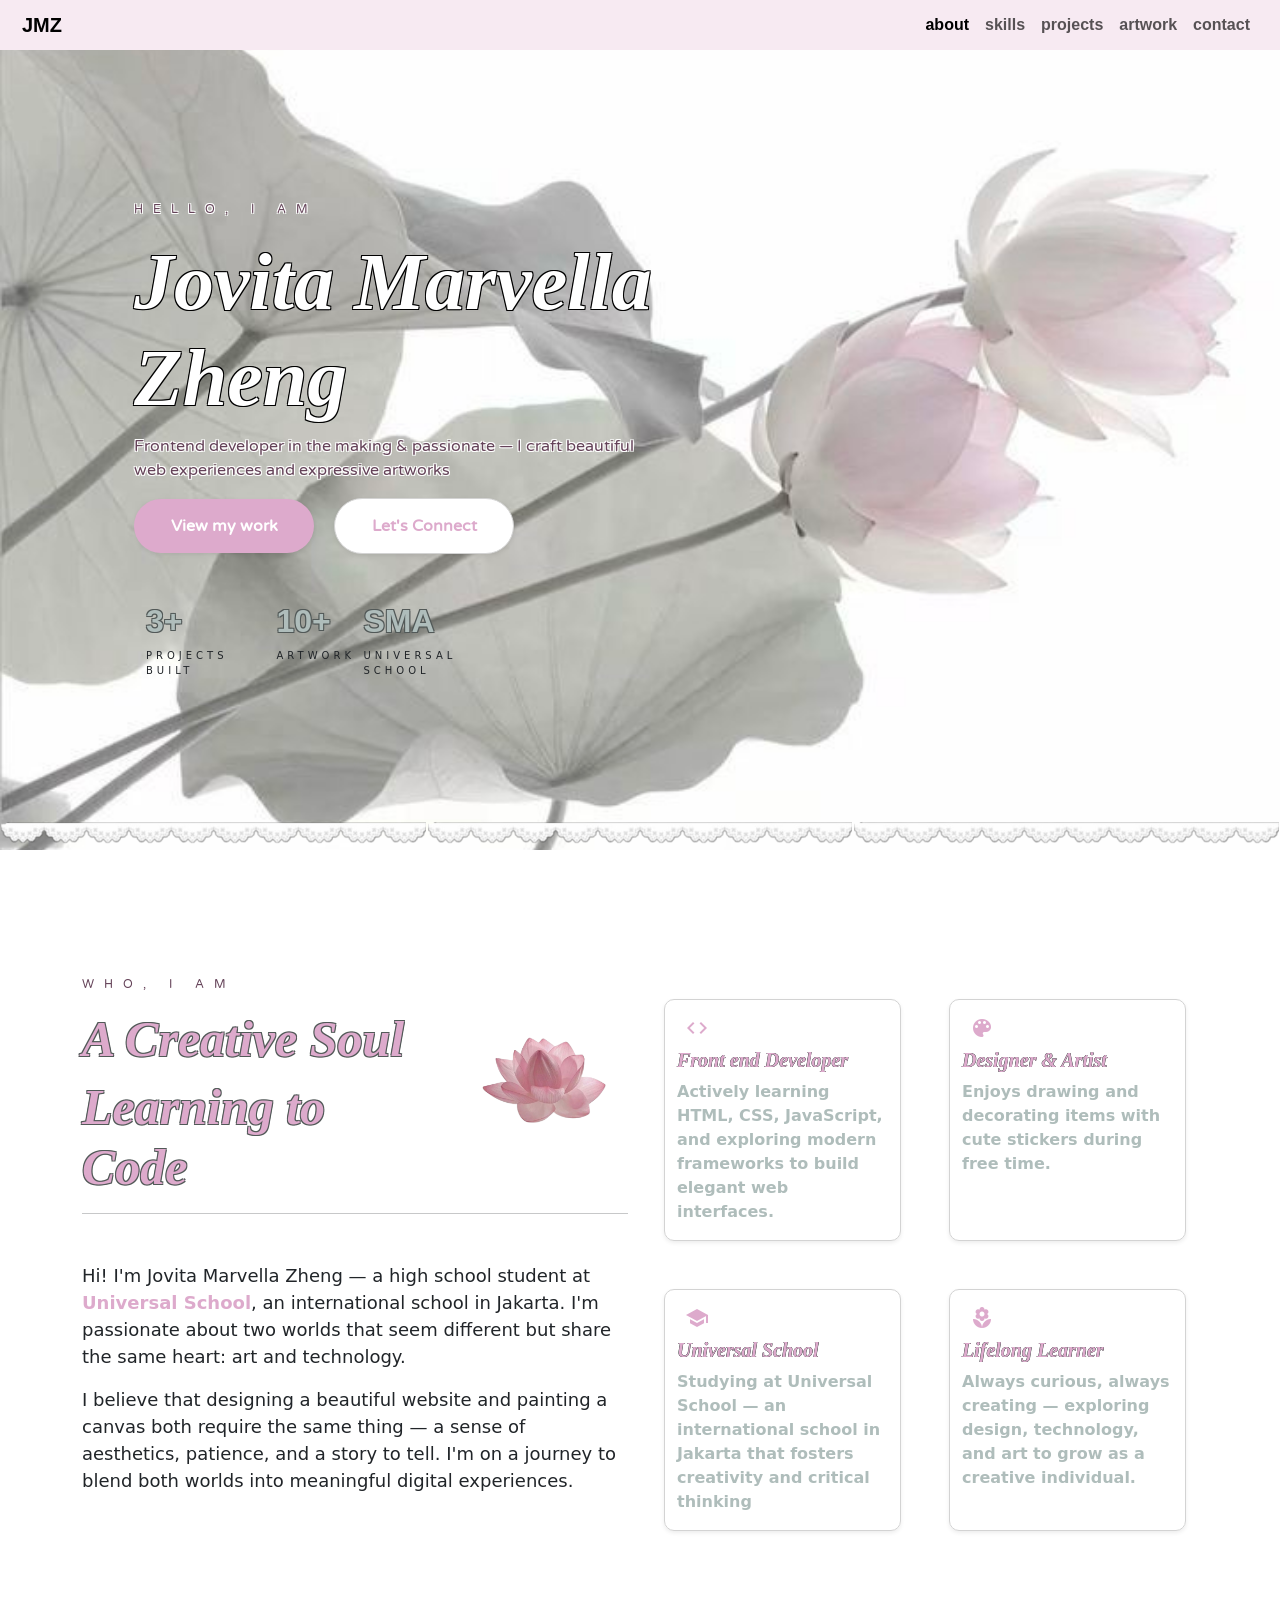
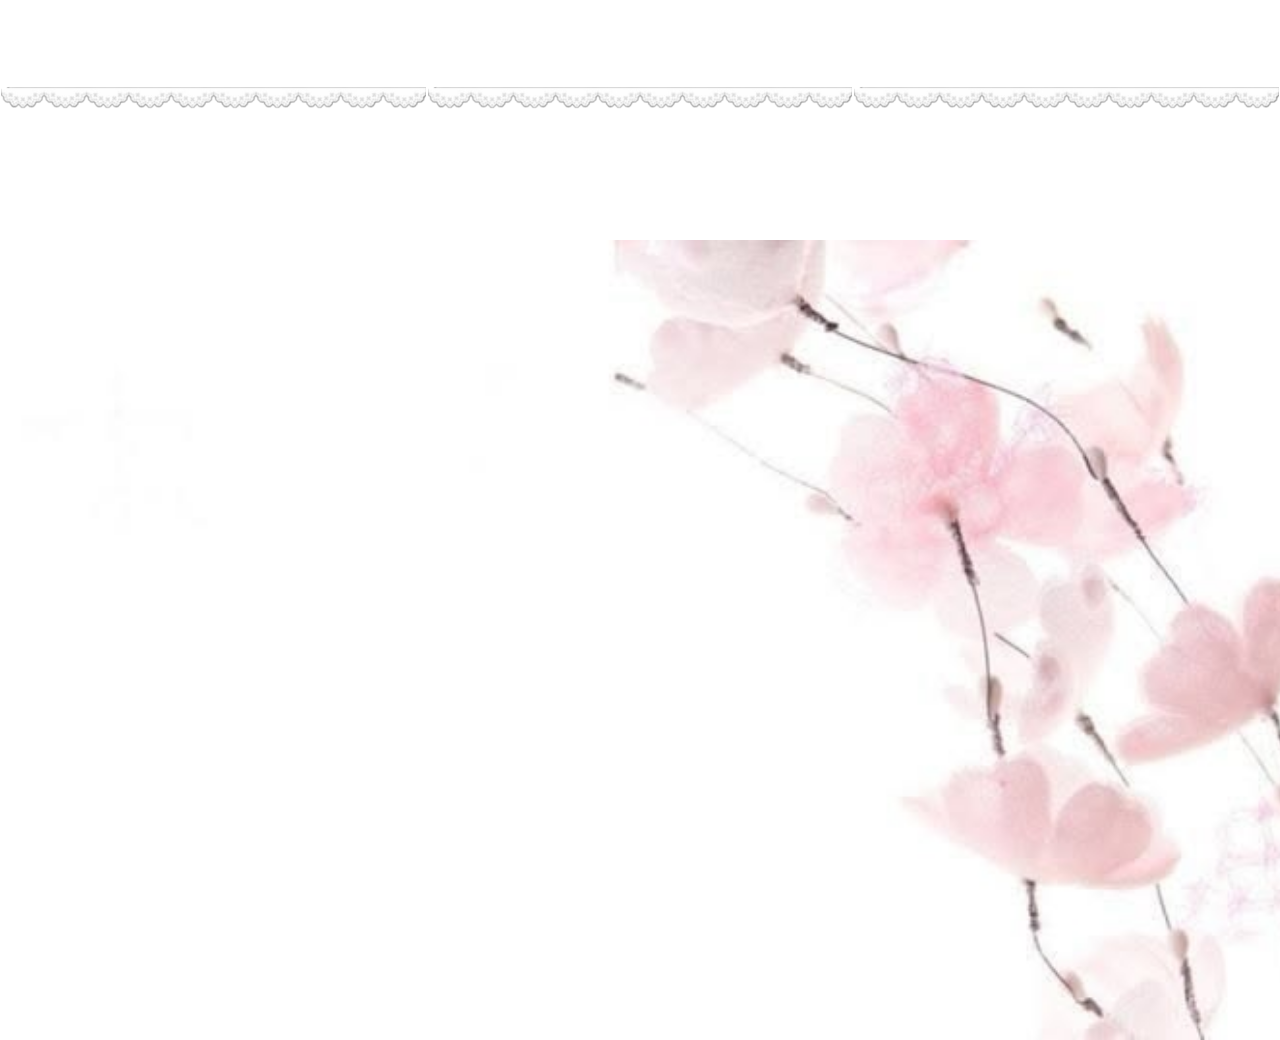
==== index.html @ 39133a6a "add" ====
<html>
  <head>
    <title>jmz</title>
    <meta name="viewport" content="width=device-width, initial-scale=1" />
    <link
      href="https://cdn.jsdelivr.net/npm/bootstrap@5.3.8/dist/css/bootstrap.min.css"
      rel="stylesheet"
      integrity="sha384-sRIl4kxILFvY47J16cr9ZwB07vP4J8+LH7qKQnuqkuIAvNWLzeN8tE5YBujZqJLB"
      crossorigin="anonymous"
    />
    <link href="style.css" rel="stylesheet" />
    <meta charset="UTF-8" />
    <link
      href="https://fonts.googleapis.com/icon?family=Material+Icons"
      rel="stylesheet"
    />
    <link rel="preconnect" href="https://fonts.googleapis.com" />
    <link rel="preconnect" href="https://fonts.gstatic.com" crossorigin />
    <link
      href="https://fonts.googleapis.com/css2?family=Varela+Round&display=swap"
      rel="stylesheet"
    />
  </head>
  <body>
    <div>
      <nav class="navbar navbar-expand-lg bg-body-tertiary">
        <div class="container-fluid">
          <a class="navbar-brand" href="#">JMZ</a>
          <button
            class="navbar-toggler"
            type="button"
            data-bs-toggle="collapse"
            data-bs-target="#navbarNav"
            aria-controls="navbarNav"
            aria-expanded="false"
            aria-label="Toggle navigation"
          >
            <span class="navbar-toggler-icon"></span>
          </button>
          <div
            class="collapse navbar-collapse"
            id="navbarNav"
            style="justify-content: right"
          >
            <ul class="navbar-nav">
              <li class="nav-item">
                <a class="nav-link active" aria-current="page" href="about.html"
                  >about</a
                >
              </li>
              <li class="nav-item">
                <a class="nav-link" href="skills.html">skills</a>
              </li>
              <li class="nav-item">
                <a class="nav-link" href="projects.html">projects</a>
              </li>
              <li class="nav-item">
                <a class="nav-link" href="artwork.html">artwork</a>
              </li>
              <li class="nav-item">
                <a class="nav-link" href="contact.html">contact</a>
              </li>
            </ul>
          </div>
        </div>
      </nav>
      <!-- homepage -->
      <div class="intro">
        <div class="container">
          <div class="row">
            <div class="col-6">
              <div class="container container-intro">
                <p
                  class="intro-p"
                  style="letter-spacing: 10px; font-size: 12px"
                >
                  HELLO, I AM
                </p>
                <h1 class="intro-h1">Jovita Marvella Zheng</h1>
                <p class="intro-p">
                  Frontend developer in the making & passionate — I craft
                  beautiful web experiences and expressive artworks
                </p>
                <button
                  class="button-intro shadow-sm"
                  style="background-color: #ddaacc; color: white; border: none"
                >
                  View my work
                </button>
                <button
                  class="button-intro shadow-sm"
                  style="
                    background-color: white;
                    color: #ddaacc;
                    border: 0.5px solid lightgray;
                    margin-left: 15px;
                  "
                >
                  Let's Connect
                </button>
                <div class="container">
                  <div class="row mt-5" style="text-align: left">
                    <div class="col-3">
                      <h2 class="intro-h2">3+</h2>
                      <p class="p-intro-2">PROJECTS BUILT</p>
                    </div>
                    <div class="col-2">
                      <h2 class="intro-h2">10+</h2>
                      <p class="p-intro-2">ARTWORK</p>
                    </div>
                    <div class="col-4">
                      <h2 class="intro-h2">SMA</h2>
                      <p class="p-intro-2">UNIVERSAL SCHOOL</p>
                    </div>
                  </div>
                </div>
              </div>
            </div>
            <div class="col-6"></div>
          </div>
        </div>
      </div>
      <!-- about me -->
       <div class="banner">
        <div class="row">
          <div class="col-12">
            <table>
              <tr>
                <td><img src="img/banner1.png" width="100%"></td>
                <td><img src="img/banner1.png" width="100%"></td>
                <td><img src="img/banner1.png" width="100%"></td>
              </tr>
            </table>
          </div>
        </div>
       </div>
      <div class="about">
        <div class="container">
          <div class="row">
            <div class="col-6">
              <p class="intro-p" style="letter-spacing: 10px; font-size: 12px">
                WHO, I AM
              </p>
              <div class="row">
                <div class="col-8">
                  <h2 class="head-2">A Creative Soul</h2>
                  <h2 class="head-2">Learning to Code</h2>
                </div>
                <div class="col-4">
                  <div class="container">
                    <img src="img/flower1.png" width="100%" />
                  </div>
                </div>
              </div>
              <hr class="mt-2" />
              <div class="mt-5">
                <p class="p-info">
                  Hi! I'm Jovita Marvella Zheng — a high school student at
                  <b style="color: #ddaacc">Universal School</b>, an
                  international school in Jakarta. I'm passionate about two
                  worlds that seem different but share the same heart: art and
                  technology.
                </p>

                <p class="p-info">
                  I believe that designing a beautiful website and painting a
                  canvas both require the same thing — a sense of aesthetics,
                  patience, and a story to tell. I'm on a journey to blend both
                  worlds into meaningful digital experiences.
                </p>
              </div>
            </div>
            <div class="col-6">
              <div class="row">
                <div class="col-6 p-4">
                  <div class="container c-about shadow-sm">
                    <div class="container p-2 mt-2">
                      <i class="material-icons">code_xml</i>
                    </div>
                    <h5 class="h5-info">Front end Developer</h5>
                    <p class="p-about">
                      Actively learning HTML, CSS, JavaScript, and exploring
                      modern frameworks to build elegant web interfaces.
                    </p>
                  </div>
                </div>
                <div class="col-6 p-4">
                  <div class="container c-about shadow-sm">
                    <div class="container p-2 mt-2">
                      <i class="material-icons">palette</i>
                    </div>
                    <h5 class="h5-info">Designer & Artist</h5>
                    <p class="p-about">
                      Enjoys drawing and decorating items with cute stickers
                      during free time.
                    </p>
                  </div>
                </div>
              </div>
              <div class="row">
                <div class="col-6 p-4">
                  <div class="container c-about shadow-sm">
                    <div class="container p-2 mt-2">
                      <i class="material-icons">school</i>
                    </div>
                    <h5 class="h5-info">Universal School</h5>
                    <p class="p-about">
                      Studying at Universal School — an international school in
                      Jakarta that fosters creativity and critical thinking
                    </p>
                  </div>
                </div>
                <div class="col-6 p-4">
                  <div class="container c-about shadow-sm">
                    <div class="container p-2 mt-2">
                      <i class="material-icons">local_florist</i>
                    </div>
                    <h5 class="h5-info">Lifelong Learner</h5>
                    <p class="p-about">
                      Always curious, always creating — exploring design,
                      technology, and art to grow as a creative individual.
                    </p>
                  </div>
                </div>
              </div>
            </div>
          </div>
        </div>
      </div>
      <!-- skills -->
       <div>
        <div class="row">
          <div class="col-12">
            <table>
              <tr>
                <td><img src="img/banner1.png" width="100%"></td>
                <td><img src="img/banner1.png" width="100%"></td>
                <td><img src="img/banner1.png" width="100%"></td>
              </tr>
            </table>
          </div>
        </div>
       </div>
       <div class="skills">
        <div class="container">

        </div>
       </div>
    </div>
    <script
      src="https://cdn.jsdelivr.net/npm/bootstrap@5.3.8/dist/js/bootstrap.bundle.min.js"
      integrity="sha384-FKyoEForCGlyvwx9Hj09JcYn3nv7wiPVlz7YYwJrWVcXK/BmnVDxM+D2scQbITxI"
      crossorigin="anonymous"
    ></script>
  </body>
</html>
---- style.css ----
body {
  margin: 0;
  padding: 0;
}
.navbar {
  background-color: rgb(240, 214, 230, 0.5) !important;
  font-weight: 600;
  height: 50px !important;
  padding: 10px !important;
  position: sticky;
  top: 0;
  font-family: Verdana, Geneva, Tahoma, sans-serif;
}

.material-icons {
  font-size: 17px;
  color: #ddaacc;
  vertical-align: middle;
}

.intro {
  background-image: url(img/bg4.jpg);
  background-repeat: no-repeat;
  width: 100%;
  height: 800px;
  background-position: center;
  background-repeat: no-repeat;
  background-size: cover;
}

.intro-h1 {
  font-weight: 700;
  color: white;
  text-shadow:
    -1px -1px 0 black,
    1px -1px 0 black,
    -1px 1px 0 black,
    1px 1px 0 black;
  font-size: 80px;
  font-family: "Source Serif 4", serif;
  font-optical-sizing: auto;
  font-weight: 800;
  font-style: italic;
}

.container-intro {
  margin: 150px 0px 0px 40px;
}

.intro-p {
  font-family: "Varela Round", sans-serif;
  color: #644258;
  text-shadow:
    -1px -1px 0 rgb(255, 255, 255),
    1px -1px 0 rgb(255, 255, 255),
    -1px 1px 0 rgb(255, 255, 255),
    1px 1px 0 rgb(255, 255, 255);
}

.button-intro {
  width: 180px;
  padding: 15px;
  font-family: "Varela Round", sans-serif;
  border-radius: 40px;
  font-weight: 700;
}

.button-intro:hover {
  color: white !important;
  background-color: #644258 !important;
}

.button-intro:active {
  color: #644258 !important;
  background-color: #ddaacc !important;
}

.intro-h2 {
  color: #afbdbb;
  text-shadow:
    -1px -1px 0 #525958,
    1px -1px 0 #525958,
    -1px 1px 0 #525958,
    1px 1px 0 #525958;
  font-family: "Belanosima", sans-serif;
  font-weight: 900;
  font-style: normal;
}

.p-intro-2 {
  letter-spacing: 4px;
  font-size: 10px;
}

.head-2 {
  color: #ddaacc;
  font-size: 50px;
  text-shadow:
    -1px -1px 0 #525958,
    1px -1px 0 #525958,
    -1px 1px 0 #525958,
    1px 1px 0 #525958;
  font-family: "Source Serif 4", serif;
  font-optical-sizing: auto;
  font-weight: 800;
  font-style: italic;
}

.p-info {
  font-size: 18px;
}

.c-about {
  border: 0.5px solid lightgray;
  width: 100%;
  height: 100%;
  border-radius: 10px;
}

.h5-info {
  color: #ddaacc;
  text-shadow:
    -0.2px -0.2px 0 #525958,
    0.2px -0.2px 0 #525958,
    -0.2px 0.2px 0 #525958,
    0.2px 0.2px 0 #525958;
  font-family: "Source Serif 4", serif;
  font-optical-sizing: auto;
  font-weight: 800;
  font-style: italic;
}

.p-about {
  color: #afbdbb;
  font-weight: 600;
}

.skills {
  background-image: url(img/bg5.jpg);
  background-repeat: no-repeat;
  width: 100%;
  height: 800px;
  background-position: center;
  background-repeat: no-repeat;
  background-size: cover;
}

.banner {
  margin-top: -160px;
}
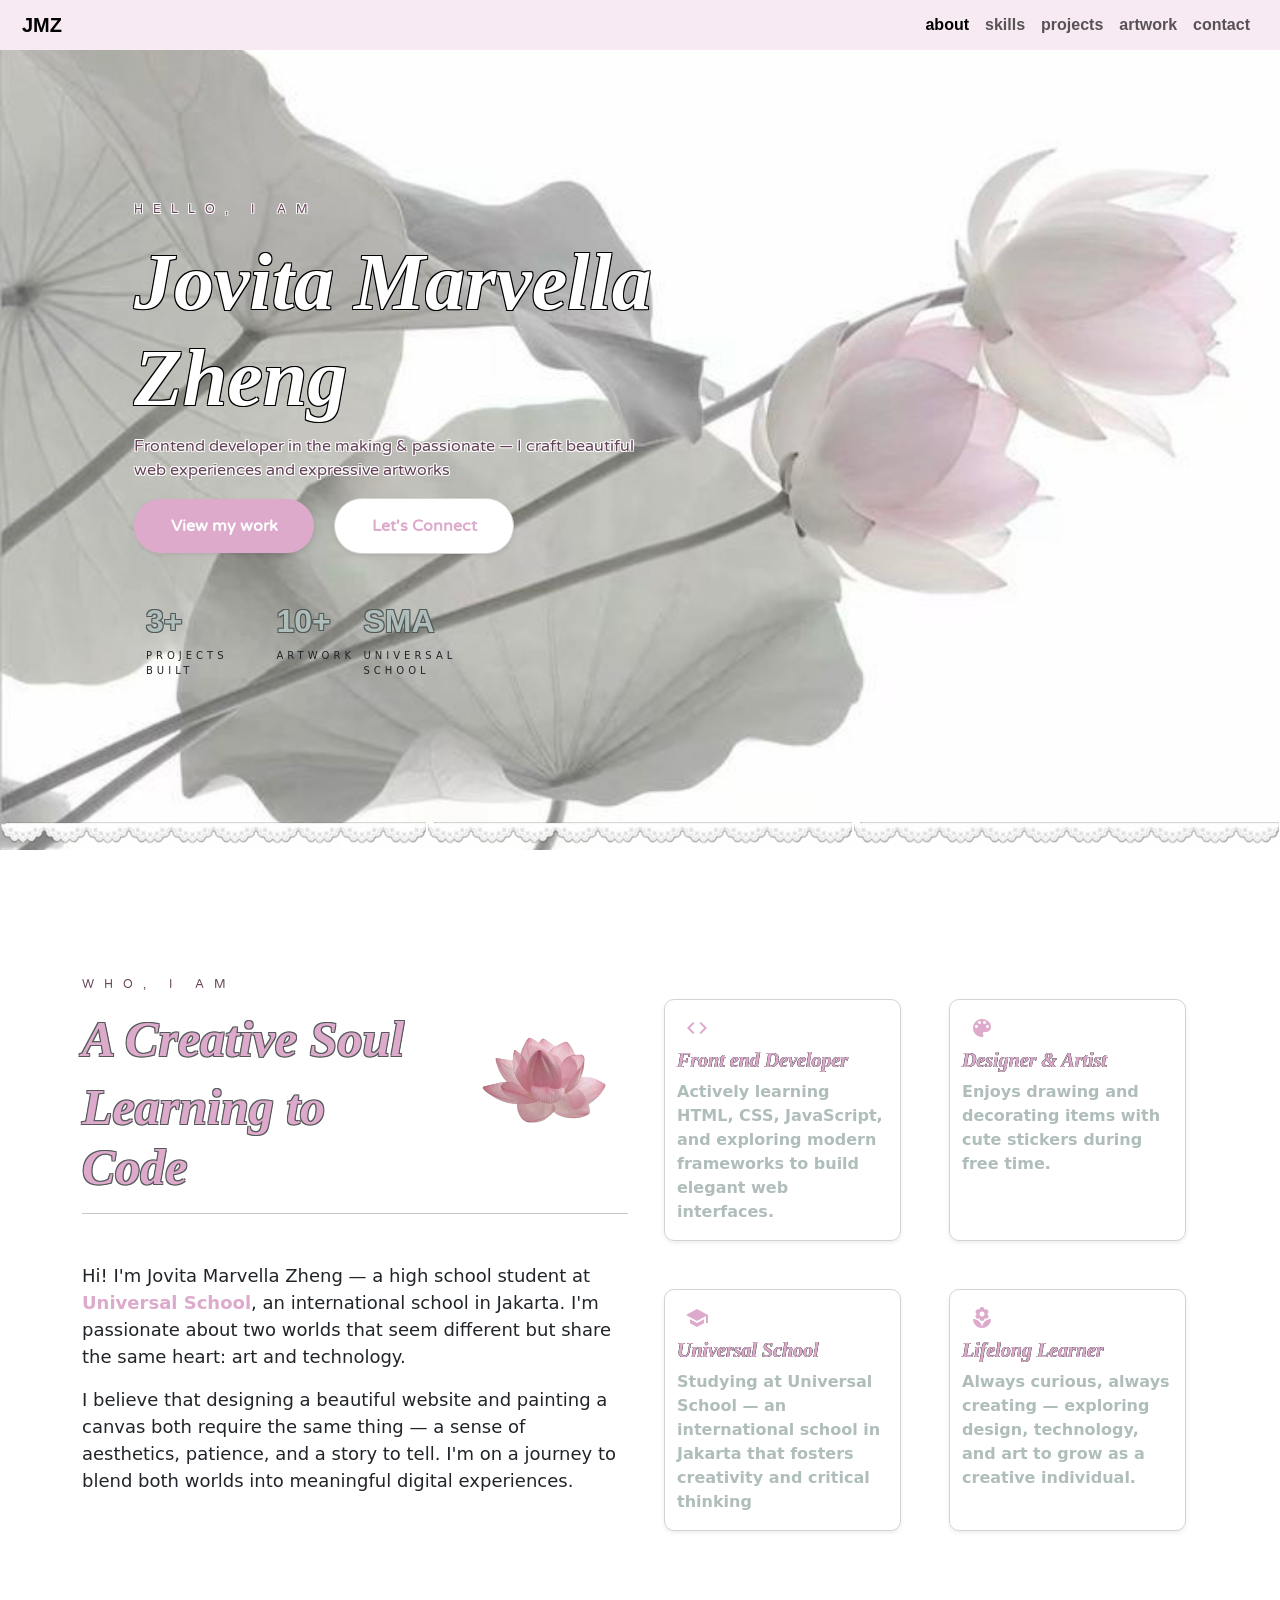
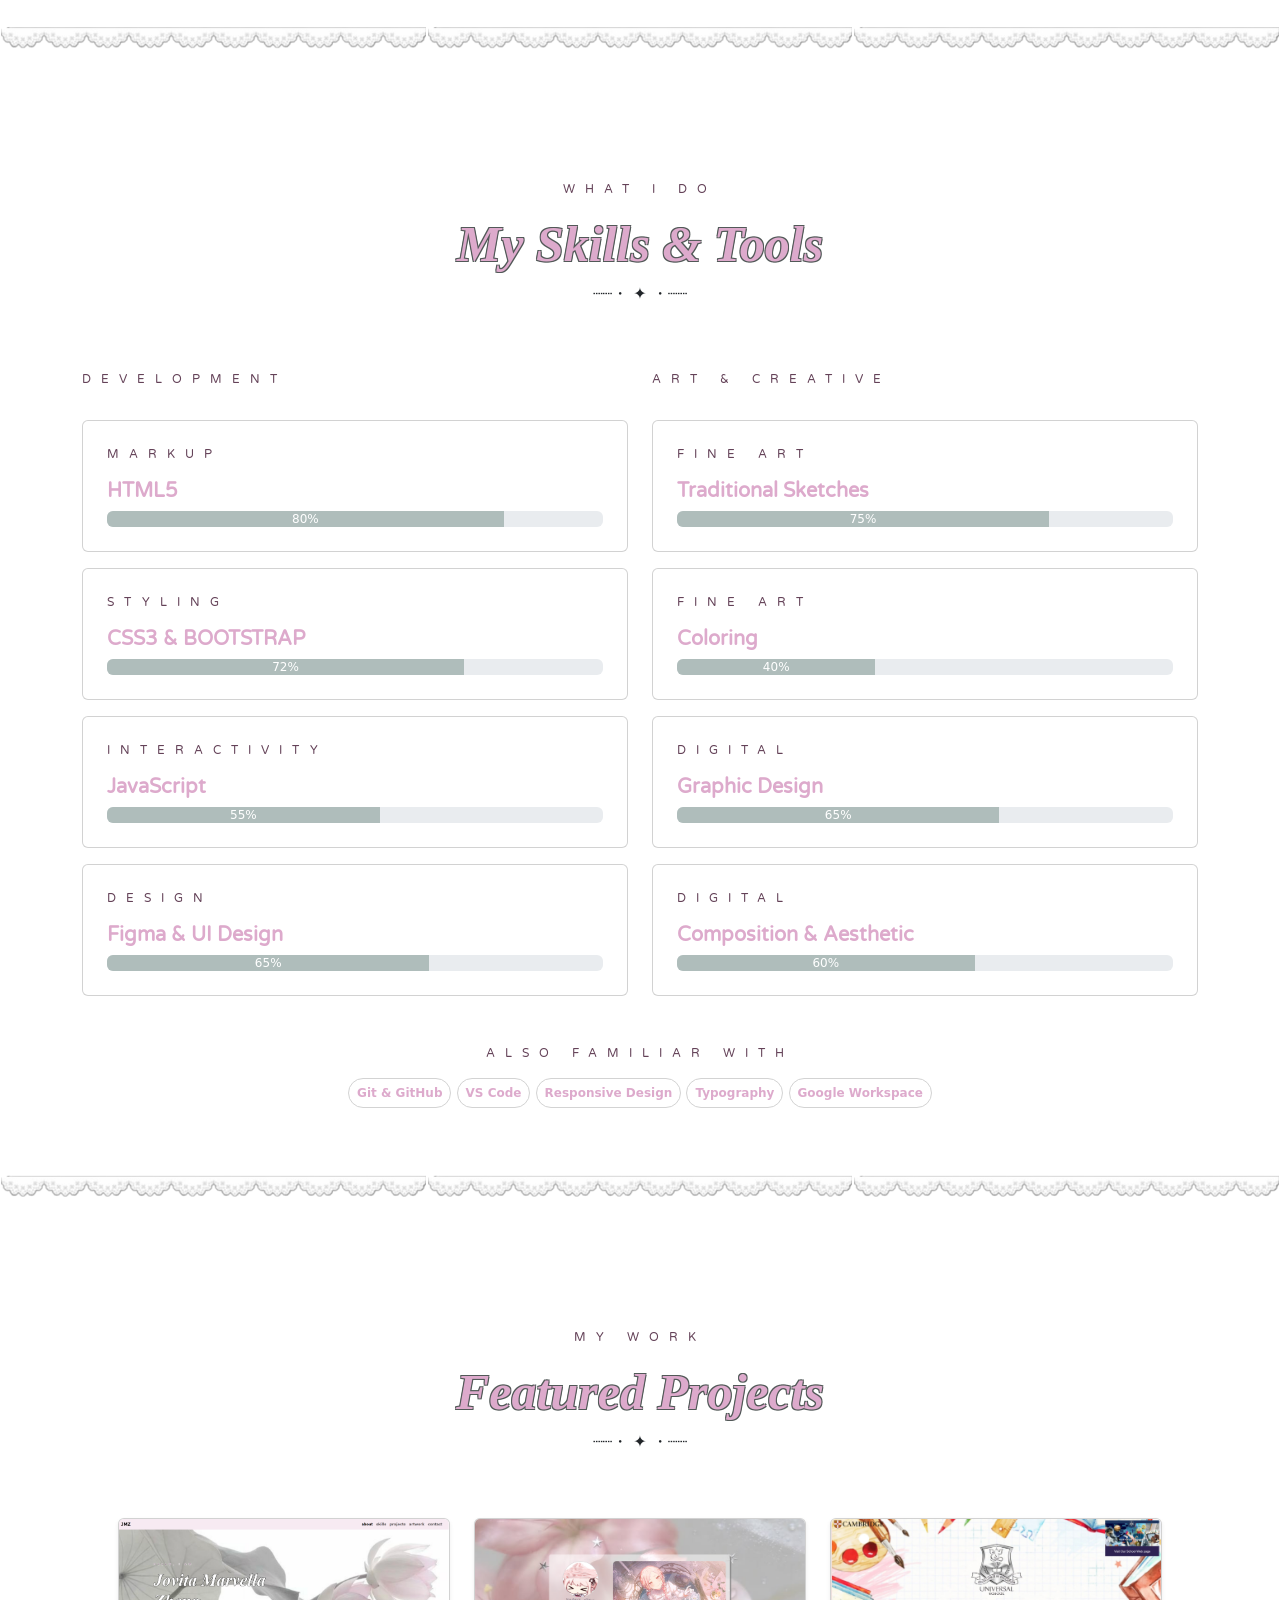
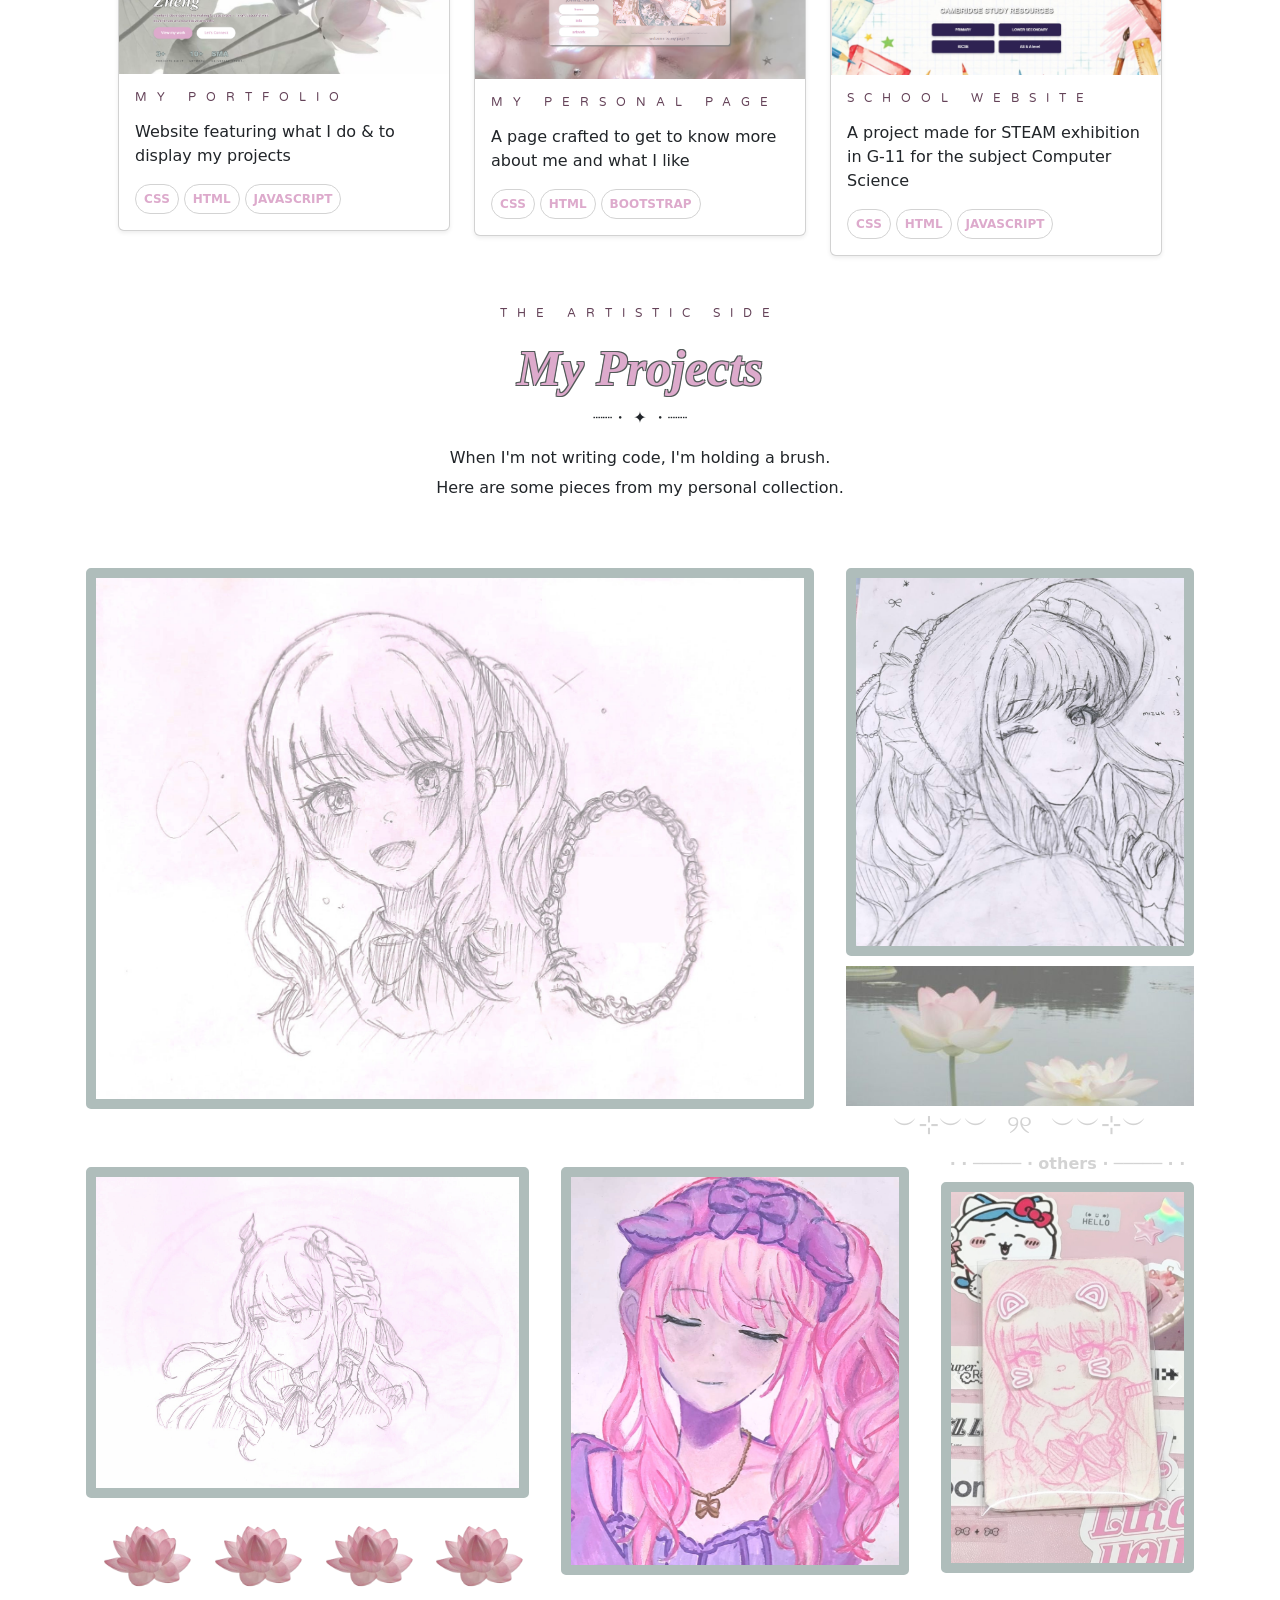
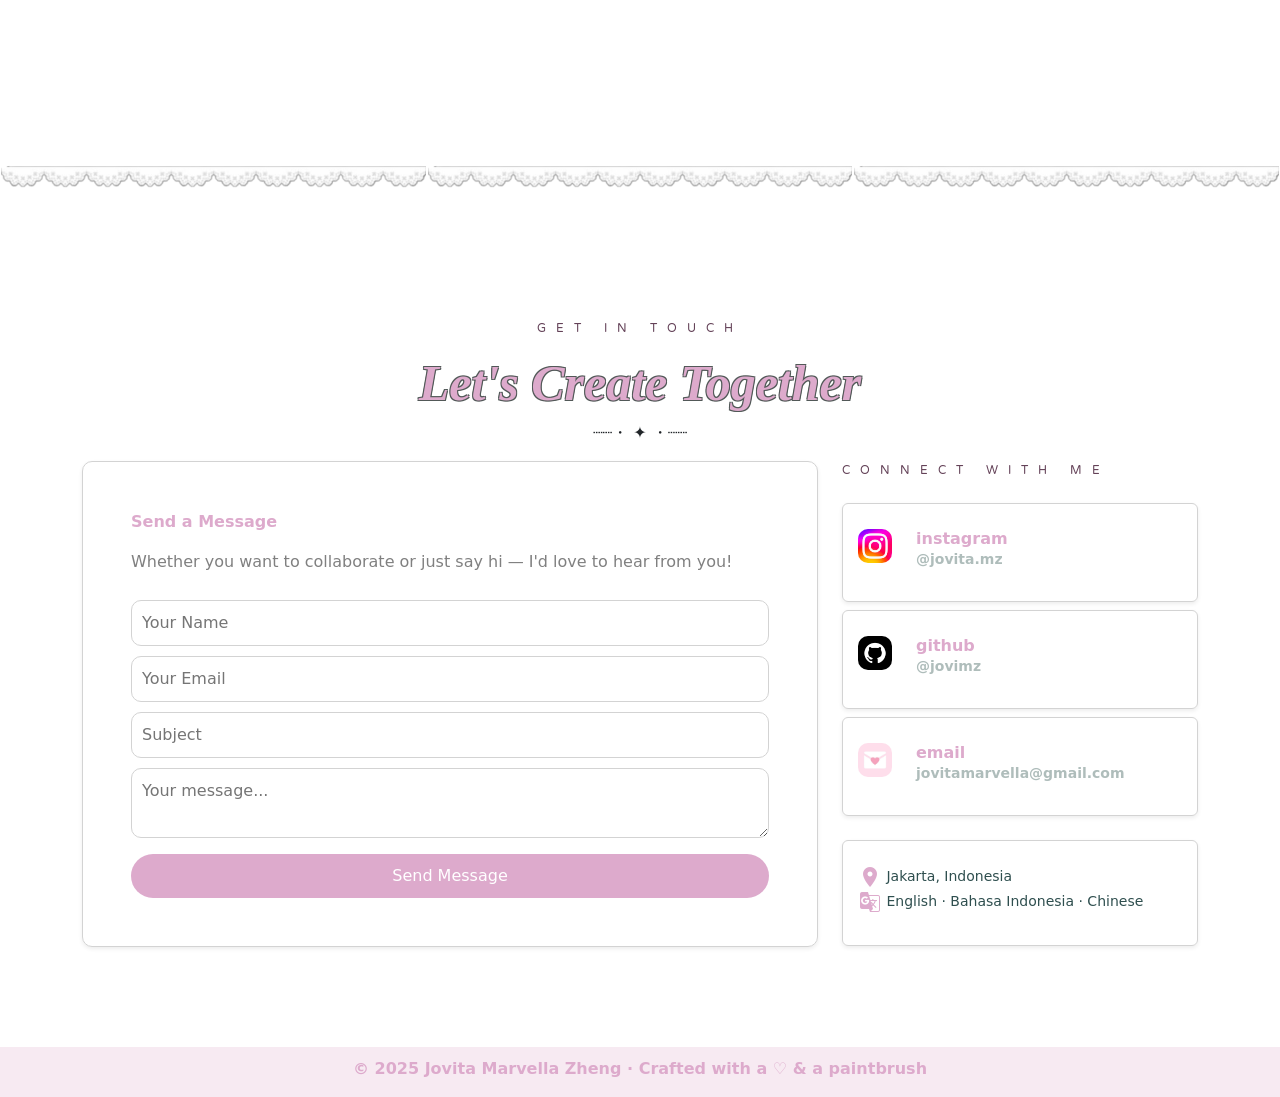
==== commit 61393351: "changes" ====
--- a/index.html
+++ b/index.html
@@ -23,7 +23,7 @@
   </head>
   <body>
     <div>
-      <nav class="navbar navbar-expand-lg bg-body-tertiary">
+      <nav class="navbar navbar-expand-lg bg-body-tertiary z-3">
         <div class="container-fluid">
           <a class="navbar-brand" href="#">JMZ</a>
           <button
@@ -49,16 +49,16 @@
                 >
               </li>
               <li class="nav-item">
-                <a class="nav-link" href="skills.html">skills</a>
+                <a class="nav-link" href="#">skills</a>
               </li>
               <li class="nav-item">
-                <a class="nav-link" href="projects.html">projects</a>
+                <a class="nav-link" href="#">projects</a>
               </li>
               <li class="nav-item">
-                <a class="nav-link" href="artwork.html">artwork</a>
+                <a class="nav-link" href="#">artwork</a>
               </li>
               <li class="nav-item">
-                <a class="nav-link" href="contact.html">contact</a>
+                <a class="nav-link" href="#">contact</a>
               </li>
             </ul>
           </div>
@@ -121,21 +121,21 @@
         </div>
       </div>
       <!-- about me -->
-       <div class="banner">
+      <div class="banner">
         <div class="row">
           <div class="col-12">
             <table>
               <tr>
-                <td><img src="img/banner1.png" width="100%"></td>
-                <td><img src="img/banner1.png" width="100%"></td>
-                <td><img src="img/banner1.png" width="100%"></td>
+                <td><img src="img/banner1.png" width="100%" /></td>
+                <td><img src="img/banner1.png" width="100%" /></td>
+                <td><img src="img/banner1.png" width="100%" /></td>
               </tr>
             </table>
           </div>
         </div>
-       </div>
+      </div>
       <div class="about">
-        <div class="container">
+        <div class="container" style="margin-bottom: 100px">
           <div class="row">
             <div class="col-6">
               <p class="intro-p" style="letter-spacing: 10px; font-size: 12px">
@@ -228,24 +228,669 @@
         </div>
       </div>
       <!-- skills -->
-       <div>
+      <div>
+        <div class="banner">
+          <div class="row">
+            <div class="col-12">
+              <table>
+                <tr>
+                  <td><img src="img/banner1.png" width="100%" /></td>
+                  <td><img src="img/banner1.png" width="100%" /></td>
+                  <td><img src="img/banner1.png" width="100%" /></td>
+                </tr>
+              </table>
+            </div>
+          </div>
+        </div>
+        <div class="container">
+          <div class="row">
+            <div class="col-12 text-center">
+              <p class="intro-p" style="letter-spacing: 10px; font-size: 12px">
+                WHAT I DO
+              </p>
+
+              <h2 class="head-2">My Skills & Tools</h2>
+              <p>┈┈・ ✦ ・┈┈</p>
+            </div>
+          </div>
+          <div class="mt-5">
+            <div class="row">
+              <div class="col-6">
+                <p
+                  class="intro-p"
+                  style="letter-spacing: 10px; font-size: 12px"
+                >
+                  DEVELOPMENT
+                </p>
+              </div>
+              <div class="col-6">
+                <p
+                  class="intro-p"
+                  style="letter-spacing: 10px; font-size: 12px"
+                >
+                  ART & CREATIVE
+                </p>
+              </div>
+            </div>
+            <div class="row mt-3" style="text-align: left">
+              <div class="col-6">
+                <div class="card p-2">
+                  <div class="card-body">
+                    <p
+                      class="intro-p"
+                      style="letter-spacing: 10px; font-size: 12px"
+                    >
+                      MARKUP
+                    </p>
+                    <h5 class="skill-h5">HTML5</h5>
+                    <div
+                      class="progress"
+                      role="progressbar"
+                      aria-label="Basic example"
+                      aria-valuenow="80"
+                      aria-valuemin="0"
+                      aria-valuemax="100"
+                    >
+                      <div class="progress-bar" style="width: 80%">80%</div>
+                    </div>
+                  </div>
+                </div>
+              </div>
+              <div class="col-6">
+                <div class="card p-2">
+                  <div class="card-body">
+                    <p
+                      class="intro-p"
+                      style="letter-spacing: 10px; font-size: 12px"
+                    >
+                      FINE ART
+                    </p>
+                    <h5 class="skill-h5">Traditional Sketches</h5>
+                    <div
+                      class="progress"
+                      role="progressbar"
+                      aria-label="Basic example"
+                      aria-valuenow="75"
+                      aria-valuemin="0"
+                      aria-valuemax="100"
+                    >
+                      <div class="progress-bar" style="width: 75%">75%</div>
+                    </div>
+                  </div>
+                </div>
+              </div>
+            </div>
+            <div class="row mt-3" style="text-align: left">
+              <div class="col-6">
+                <div class="card p-2">
+                  <div class="card-body">
+                    <p
+                      class="intro-p"
+                      style="letter-spacing: 10px; font-size: 12px"
+                    >
+                      STYLING
+                    </p>
+                    <h5 class="skill-h5">CSS3 & BOOTSTRAP</h5>
+                    <div
+                      class="progress"
+                      role="progressbar"
+                      aria-label="Basic example"
+                      aria-valuenow="72"
+                      aria-valuemin="0"
+                      aria-valuemax="100"
+                    >
+                      <div class="progress-bar" style="width: 72%">72%</div>
+                    </div>
+                  </div>
+                </div>
+              </div>
+              <div class="col-6">
+                <div class="card p-2">
+                  <div class="card-body">
+                    <p
+                      class="intro-p"
+                      style="letter-spacing: 10px; font-size: 12px"
+                    >
+                      FINE ART
+                    </p>
+                    <h5 class="skill-h5">Coloring</h5>
+                    <div
+                      class="progress"
+                      role="progressbar"
+                      aria-label="Basic example"
+                      aria-valuenow="40"
+                      aria-valuemin="0"
+                      aria-valuemax="100"
+                    >
+                      <div class="progress-bar" style="width: 40%">40%</div>
+                    </div>
+                  </div>
+                </div>
+              </div>
+            </div>
+            <div class="row mt-3" style="text-align: left">
+              <div class="col-6">
+                <div class="card p-2">
+                  <div class="card-body">
+                    <p
+                      class="intro-p"
+                      style="letter-spacing: 10px; font-size: 12px"
+                    >
+                      INTERACTIVITY
+                    </p>
+                    <h5 class="skill-h5">JavaScript</h5>
+                    <div
+                      class="progress"
+                      role="progressbar"
+                      aria-label="Basic example"
+                      aria-valuenow="55"
+                      aria-valuemin="0"
+                      aria-valuemax="100"
+                    >
+                      <div class="progress-bar" style="width: 55%">55%</div>
+                    </div>
+                  </div>
+                </div>
+              </div>
+              <div class="col-6">
+                <div class="card p-2">
+                  <div class="card-body">
+                    <p
+                      class="intro-p"
+                      style="letter-spacing: 10px; font-size: 12px"
+                    >
+                      DIGITAL
+                    </p>
+                    <h5 class="skill-h5">Graphic Design</h5>
+                    <div
+                      class="progress"
+                      role="progressbar"
+                      aria-label="Basic example"
+                      aria-valuenow="65"
+                      aria-valuemin="0"
+                      aria-valuemax="100"
+                    >
+                      <div class="progress-bar" style="width: 65%">65%</div>
+                    </div>
+                  </div>
+                </div>
+              </div>
+            </div>
+            <div class="row mt-3" style="text-align: left">
+              <div class="col-6">
+                <div class="card p-2">
+                  <div class="card-body">
+                    <p
+                      class="intro-p"
+                      style="letter-spacing: 10px; font-size: 12px"
+                    >
+                      DESIGN
+                    </p>
+                    <h5 class="skill-h5">Figma & UI Design</h5>
+                    <div
+                      class="progress"
+                      role="progressbar"
+                      aria-label="Basic example"
+                      aria-valuenow="65"
+                      aria-valuemin="0"
+                      aria-valuemax="100"
+                    >
+                      <div class="progress-bar" style="width: 65%">65%</div>
+                    </div>
+                  </div>
+                </div>
+              </div>
+              <div class="col-6">
+                <div class="card p-2">
+                  <div class="card-body">
+                    <p
+                      class="intro-p"
+                      style="letter-spacing: 10px; font-size: 12px"
+                    >
+                      DIGITAL
+                    </p>
+                    <h5 class="skill-h5">Composition & Aesthetic</h5>
+                    <div
+                      class="progress"
+                      role="progressbar"
+                      aria-label="Basic example"
+                      aria-valuenow="60"
+                      aria-valuemin="0"
+                      aria-valuemax="100"
+                    >
+                      <div class="progress-bar" style="width: 60%">60%</div>
+                    </div>
+                  </div>
+                </div>
+              </div>
+            </div>
+          </div>
+        </div>
+      </div>
+      <div class="container mt-5 text-center">
+        <p class="intro-p" style="letter-spacing: 10px; font-size: 12px">
+          ALSO FAMILIAR WITH
+        </p>
+        <div>
+          <span class="badge rounded-pill about-badge p-2"> Git & GitHub</span>
+          <span class="badge rounded-pill about-badge p-2">VS Code</span>
+          <span class="badge rounded-pill about-badge p-2"
+            >Responsive Design</span
+          >
+          <span class="badge rounded-pill about-badge p-2">Typography</span>
+          <span class="badge rounded-pill about-badge p-2"
+            >Google Workspace</span
+          >
+        </div>
+      </div>
+      <!-- projects -->
+      <div class="mt-5 pt-5">
+        <div class="banner">
+          <div class="row">
+            <div class="col-12">
+              <table>
+                <tr>
+                  <td><img src="img/banner1.png" width="100%" /></td>
+                  <td><img src="img/banner1.png" width="100%" /></td>
+                  <td><img src="img/banner1.png" width="100%" /></td>
+                </tr>
+              </table>
+            </div>
+          </div>
+        </div>
+        <div class="row">
+          <div class="col-12 text-center">
+            <p class="intro-p" style="letter-spacing: 10px; font-size: 12px">
+              MY WORK
+            </p>
+
+            <h2 class="head-2">Featured Projects</h2>
+            <p>┈┈・ ✦ ・┈┈</p>
+          </div>
+        </div>
+        <div class="container p-5">
+          <div class="row">
+            <div class="col-4">
+              <div class="card shadow-sm">
+                <img src="img/myportfolio.png" class="card-img-top" alt="..." />
+                <div class="card-body">
+                  <h5 class="card-title">
+                    <p
+                      class="intro-p"
+                      style="letter-spacing: 10px; font-size: 12px"
+                    >
+                      MY PORTFOLIO
+                    </p>
+                  </h5>
+                  <p class="card-text">
+                    Website featuring what I do & to display my projects
+                  </p>
+                  <span class="badge rounded-pill about-badge p-2"> CSS</span
+                  ><span
+                    class="badge rounded-pill about-badge p-2"
+                    style="margin-left: 5px"
+                  >
+                    HTML</span
+                  ><span
+                    class="badge rounded-pill about-badge p-2"
+                    style="margin-left: 5px"
+                  >
+                    JAVASCRIPT</span
+                  >
+                </div>
+              </div>
+            </div>
+            <div class="col-4">
+              <div class="card shadow-sm">
+                <img src="img/mypage.png" class="card-img-top" alt="..." />
+                <div class="card-body">
+                  <h5 class="card-title">
+                    <p
+                      class="intro-p"
+                      style="letter-spacing: 10px; font-size: 12px"
+                    >
+                      MY PERSONAL PAGE
+                    </p>
+                  </h5>
+                  <p class="card-text">
+                    A page crafted to get to know more about me and what I like
+                  </p>
+                  <span class="badge rounded-pill about-badge p-2"> CSS</span
+                  ><span
+                    class="badge rounded-pill about-badge p-2"
+                    style="margin-left: 5px"
+                  >
+                    HTML</span
+                  ><span
+                    class="badge rounded-pill about-badge p-2"
+                    style="margin-left: 5px"
+                  >
+                    BOOTSTRAP</span
+                  >
+                </div>
+              </div>
+            </div>
+            <div class="col-4">
+              <div class="card shadow-sm">
+                <img
+                  src="img/schoolwebsite.jfif"
+                  class="card-img-top"
+                  alt="..."
+                />
+                <div class="card-body">
+                  <h5 class="card-title">
+                    <p
+                      class="intro-p"
+                      style="letter-spacing: 10px; font-size: 12px"
+                    >
+                      SCHOOL WEBSITE
+                    </p>
+                  </h5>
+                  <p class="card-text">
+                    A project made for STEAM exhibition in G-11 for the subject
+                    Computer Science
+                  </p>
+                  <span class="badge rounded-pill about-badge p-2"> CSS</span
+                  ><span
+                    class="badge rounded-pill about-badge p-2"
+                    style="margin-left: 5px"
+                  >
+                    HTML</span
+                  ><span
+                    class="badge rounded-pill about-badge p-2"
+                    style="margin-left: 5px"
+                  >
+                    JAVASCRIPT</span
+                  >
+                </div>
+              </div>
+            </div>
+          </div>
+        </div>
+        <div class="row">
+          <div class="col-12 text-center">
+            <p class="intro-p" style="letter-spacing: 10px; font-size: 12px">
+              THE ARTISTIC SIDE
+            </p>
+
+            <h2 class="head-2">My Projects</h2>
+            <p>┈┈・ ✦ ・┈┈</p>
+            <p>When I'm not writing code, I'm holding a brush.</p>
+            <p style="margin-top: -10px">
+              Here are some pieces from my personal collection.
+            </p>
+          </div>
+        </div>
+        <div class="container">
+          <div class="row">
+            <div class="col-8 p-1">
+              <div class="container pt-5">
+                <img class="artwork" src="img/art2.png" width="100%" />
+              </div>
+            </div>
+            <div class="col-4 p-1 text-center">
+              <div class="container pt-5">
+                <img class="artwork" src="img/art4.png" width="100%" />
+                <img
+                  src="img/banner2.jpg"
+                  width="100%"
+                  height="140px"
+                  style="margin-top: 10px"
+                />
+                <p style="color: lightgray; font-size: 25px">
+                  ︶⊹︶︶⠀୨୧⠀︶︶⊹︶
+                </p>
+              </div>
+            </div>
+          </div>
+        </div>
+        <div class="container">
+          <div class="row">
+            <div class="col-5 p-1">
+              <div class="container">
+                <img src="img/art3.png" class="artwork" width="100%" />
+                <div class="container">
+                  <div class="row mt-2">
+                    <div class="col-3">
+                      <img src="img/flower1.png" height="100px" />
+                    </div>
+                    <div class="col-3">
+                      <img src="img/flower1.png" height="100px" />
+                    </div>
+                    <div class="col-3">
+                      <img src="img/flower1.png" height="100px" />
+                    </div>
+                    <div class="col-3">
+                      <img src="img/flower1.png" height="100px" />
+                    </div>
+                  </div>
+                </div>
+              </div>
+            </div>
+            <div class="col-4 p-1">
+              <div class="container">
+                <img src="img/art1.png" class="artwork" width="100%" />
+              </div>
+            </div>
+            <div class="col-3 p-1" style="margin-top: -15px">
+              <p style="color: lightgray; text-align: center; font-weight: 700">
+                · · ───── ⋅ others ⋅ ───── · ·
+              </p>
+              <div class="container" style="margin-top: -10px">
+                <div id="carouselExample" class="carousel slide">
+                  <div class="carousel-inner">
+                    <div class="carousel-item active">
+                      <img
+                        src="img/ig (4).png"
+                        class="d-block w-100 artwork"
+                        alt="..."
+                      />
+                    </div>
+                    <div class="carousel-item">
+                      <img
+                        src="img/ig (1).png"
+                        class="d-block w-100 artwork"
+                        alt="..."
+                      />
+                    </div>
+                    <div class="carousel-item">
+                      <img
+                        src="img/ig (2).png"
+                        class="d-block w-100 artwork"
+                        alt="..."
+                      />
+                    </div>
+                    <div class="carousel-item">
+                      <img
+                        src="img/ig (3).png"
+                        class="d-block w-100 artwork"
+                        alt="..."
+                      />
+                    </div>
+                    <div class="carousel-item">
+                      <img
+                        src="img/ig (5).png"
+                        class="d-block w-100 artwork"
+                        alt="..."
+                      />
+                    </div>
+                    <div class="carousel-item">
+                      <img
+                        src="img/ig (6).png"
+                        class="d-block w-100 artwork"
+                        alt="..."
+                      />
+                    </div>
+                    <div class="carousel-item">
+                      <img
+                        src="img/ig (7).png"
+                        class="d-block w-100 artwork"
+                        alt="..."
+                      />
+                    </div>
+                    <div class="carousel-item">
+                      <img
+                        src="img/ig (8).png"
+                        class="d-block w-100 artwork"
+                        alt="..."
+                      />
+                    </div>
+                  </div>
+                  <button
+                    class="carousel-control-prev"
+                    type="button"
+                    data-bs-target="#carouselExample"
+                    data-bs-slide="prev"
+                  >
+                    <span
+                      class="carousel-control-prev-icon"
+                      aria-hidden="true"
+                    ></span>
+                    <span class="visually-hidden">Previous</span>
+                  </button>
+                  <button
+                    class="carousel-control-next"
+                    type="button"
+                    data-bs-target="#carouselExample"
+                    data-bs-slide="next"
+                  >
+                    <span
+                      class="carousel-control-next-icon"
+                      aria-hidden="true"
+                    ></span>
+                    <span class="visually-hidden">Next</span>
+                  </button>
+                </div>
+              </div>
+            </div>
+          </div>
+        </div>
+      </div>
+      <!-- contact -->
+      <div class="banner mt-4">
         <div class="row">
           <div class="col-12">
             <table>
               <tr>
-                <td><img src="img/banner1.png" width="100%"></td>
-                <td><img src="img/banner1.png" width="100%"></td>
-                <td><img src="img/banner1.png" width="100%"></td>
+                <td><img src="img/banner1.png" width="100%" /></td>
+                <td><img src="img/banner1.png" width="100%" /></td>
+                <td><img src="img/banner1.png" width="100%" /></td>
               </tr>
             </table>
           </div>
         </div>
-       </div>
-       <div class="skills">
-        <div class="container">
+      </div>
+      <div class="row">
+        <div class="col-12 text-center">
+          <p class="intro-p" style="letter-spacing: 10px; font-size: 12px">
+            GET IN TOUCH
+          </p>
 
-        </div>
-       </div>
+          <h2 class="head-2">Let's Create Together</h2>
+          <p>┈┈・ ✦ ・┈┈</p>
+        </div>
+      </div>
+      <div class="container">
+        <div class="row">
+          <div class="col-8">
+            <div class="container p-5 c-contact shadow-sm">
+              <p style="color: #ddaacc; font-weight: 900">Send a Message</p>
+              <p style="color: gray">
+                Whether you want to collaborate or just say hi — I'd love to
+                hear from you!
+              </p>
+              <form>
+                <div class="row">
+                  <div class="col-12">
+                    <input type="name" placeholder="Your Name" />
+                  </div>
+                </div>
+                <div class="row">
+                  <div class="col-12">
+                    <input type="email" placeholder="Your Email" />
+                  </div>
+                </div>
+                <div class="row">
+                  <div class="col-12">
+                    <input type="text" placeholder="Subject" />
+                  </div>
+                </div>
+                <div class="row">
+                  <div class="col-12">
+                    <textarea placeholder="Your message..."></textarea>
+                  </div>
+                </div>
+              </form>
+              <button class="send-message">Send Message</button>
+            </div>
+          </div>
+          <div class="col-4">
+            <p class="intro-p" style="letter-spacing: 10px; font-size: 12px">
+              CONNECT WITH ME
+            </p>
+            <div>
+              <button type="button" class="btn btn-socials shadow-sm mt-2">
+                <div class="row">
+                  <div class="col-2">
+                    <img class="social-icons" src="img/instagram icon.jpg" />
+                  </div>
+                  <div class="col-10 mt-2">
+                    <p class="social-head">instagram</p>
+                    <p class="social-p">@jovita.mz</p>
+                  </div>
+                </div>
+              </button>
+              <button type="button" class="btn btn-socials shadow-sm mt-2">
+                <div class="row">
+                  <div class="col-2">
+                    <img class="social-icons" src="img/github.jpg" />
+                  </div>
+                  <div class="col-10 mt-2">
+                    <p class="social-head">github</p>
+                    <p class="social-p">@jovimz</p>
+                  </div>
+                </div>
+              </button>
+              <button type="button" class="btn btn-socials shadow-sm mt-2">
+                <div class="row">
+                  <div class="col-2">
+                    <img class="social-icons" src="img/email.jpg" />
+                  </div>
+                  <div class="col-10 mt-2">
+                    <p class="social-head">email</p>
+                    <p class="social-p">jovitamarvella@gmail.com</p>
+                  </div>
+                </div>
+              </button>
+              <button type="button" class="btn btn-socials shadow-sm mt-4 pt-4">
+                <p class="contact-p">
+                  <i class="material-icons">location_on</i>
+                  <span> Jakarta, Indonesia </span>
+                </p>
+                <p class="contact-p" style="margin-top: -15px">
+                  <i class="material-icons">g_translate</i>
+                  <span> English · Bahasa Indonesia · Chinese </span>
+                </p>
+              </button>
+            </div>
+          </div>
+        </div>
+      </div>
+      <!-- footer -->
+      <div
+        style="
+          width: 100%;
+          color: white;
+          background-color: #f7eaf2;
+          height: 50px;
+          margin-top: 100px;
+          text-align: center;
+        "
+      >
+        <p style="color: #ddaacc; font-weight: 700; padding: 10px">
+          © 2025 Jovita Marvella Zheng · Crafted with a ♡ & a paintbrush
+        </p>
+      </div>
     </div>
     <script
       src="https://cdn.jsdelivr.net/npm/bootstrap@5.3.8/dist/js/bootstrap.bundle.min.js"
--- a/style.css
+++ b/style.css
@@ -3,7 +3,7 @@
   padding: 0;
 }
 .navbar {
-  background-color: rgb(240, 214, 230, 0.5) !important;
+  background-color: #f7eaf2 !important;
   font-weight: 600;
   height: 50px !important;
   padding: 10px !important;
@@ -135,16 +135,88 @@
   font-weight: 600;
 }
 
-.skills {
-  background-image: url(img/bg5.jpg);
-  background-repeat: no-repeat;
-  width: 100%;
-  height: 800px;
-  background-position: center;
-  background-repeat: no-repeat;
-  background-size: cover;
-}
-
 .banner {
   margin-top: -160px;
 }
+
+.skill-h5 {
+  font-family: "Varela Round", sans-serif;
+  color: #ddaacc;
+  font-weight: 900;
+}
+
+.progress-bar {
+  background-color: #afbdbb;
+}
+
+.about-badge {
+  border: 0.5px solid lightgray;
+  color: #ddaacc;
+}
+
+input,
+textarea {
+  border: 0.5px solid lightgray;
+  margin-top: 10px;
+  border-radius: 10px;
+  padding: 10px;
+  width: 100%;
+}
+
+.c-contact {
+  border: 0.5px solid lightgray;
+  padding: 30px;
+  border-radius: 10px;
+}
+
+.send-message {
+  width: 100%;
+  padding: 10px;
+  border: none;
+  border-radius: 60px;
+  background-color: #ddaacc;
+  color: white;
+}
+
+.send-message:hover {
+  background-color: #644258;
+}
+
+.send-message:active {
+  background-color: white;
+  color: #525958;
+}
+
+.btn-socials {
+  border: 0.5px solid lightgray;
+  width: 100%;
+  text-align: left;
+  padding: 15px;
+}
+
+.social-icons {
+  border-radius: 10px;
+  width: 100%;
+  margin-top: 10px;
+}
+
+.social-head {
+  font-weight: 700;
+  color: #ddaacc;
+}
+.social-p {
+  color: #afbdbb;
+  font-weight: 600;
+  font-size: 14px;
+  margin-top: -18px;
+}
+
+.contact-p {
+  font-size: 14px;
+  color: darkslategray;
+}
+
+.artwork {
+  border: 10px solid #afbdbb;
+  border-radius: 5px;
+}
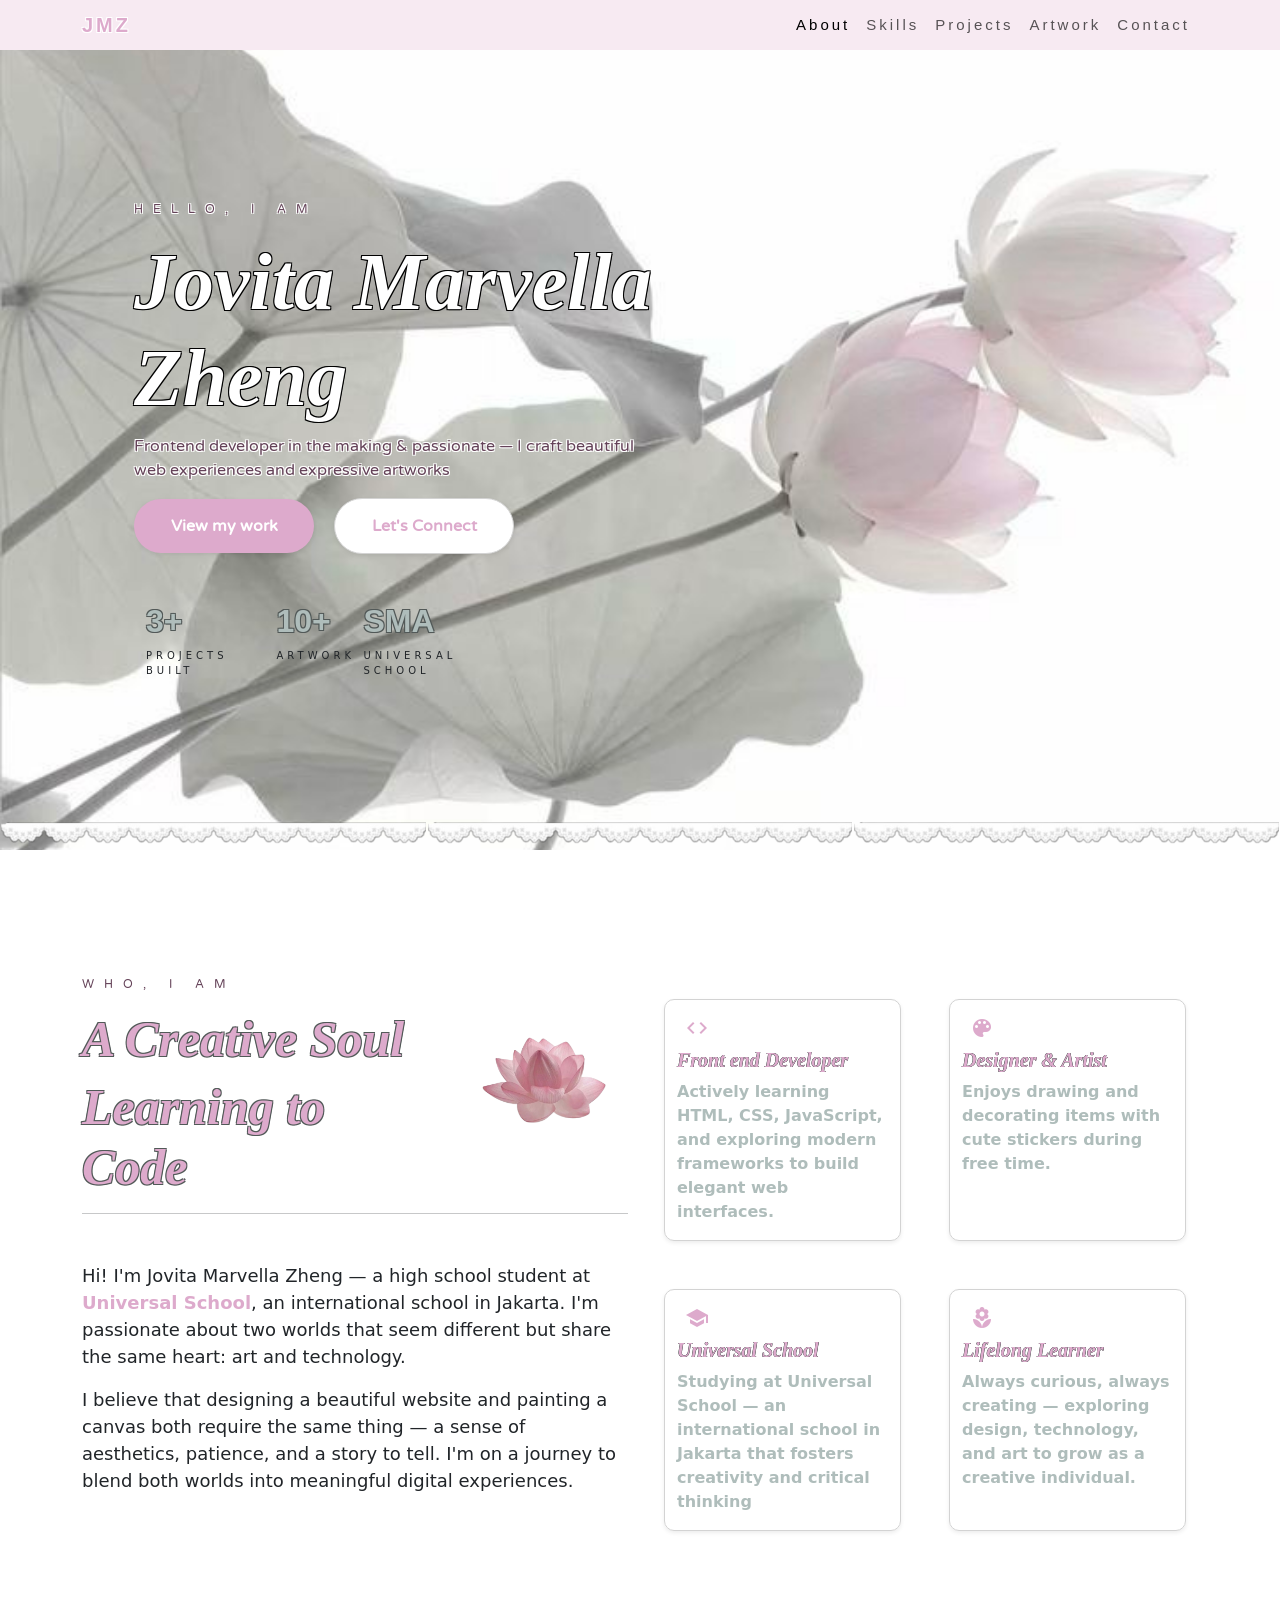
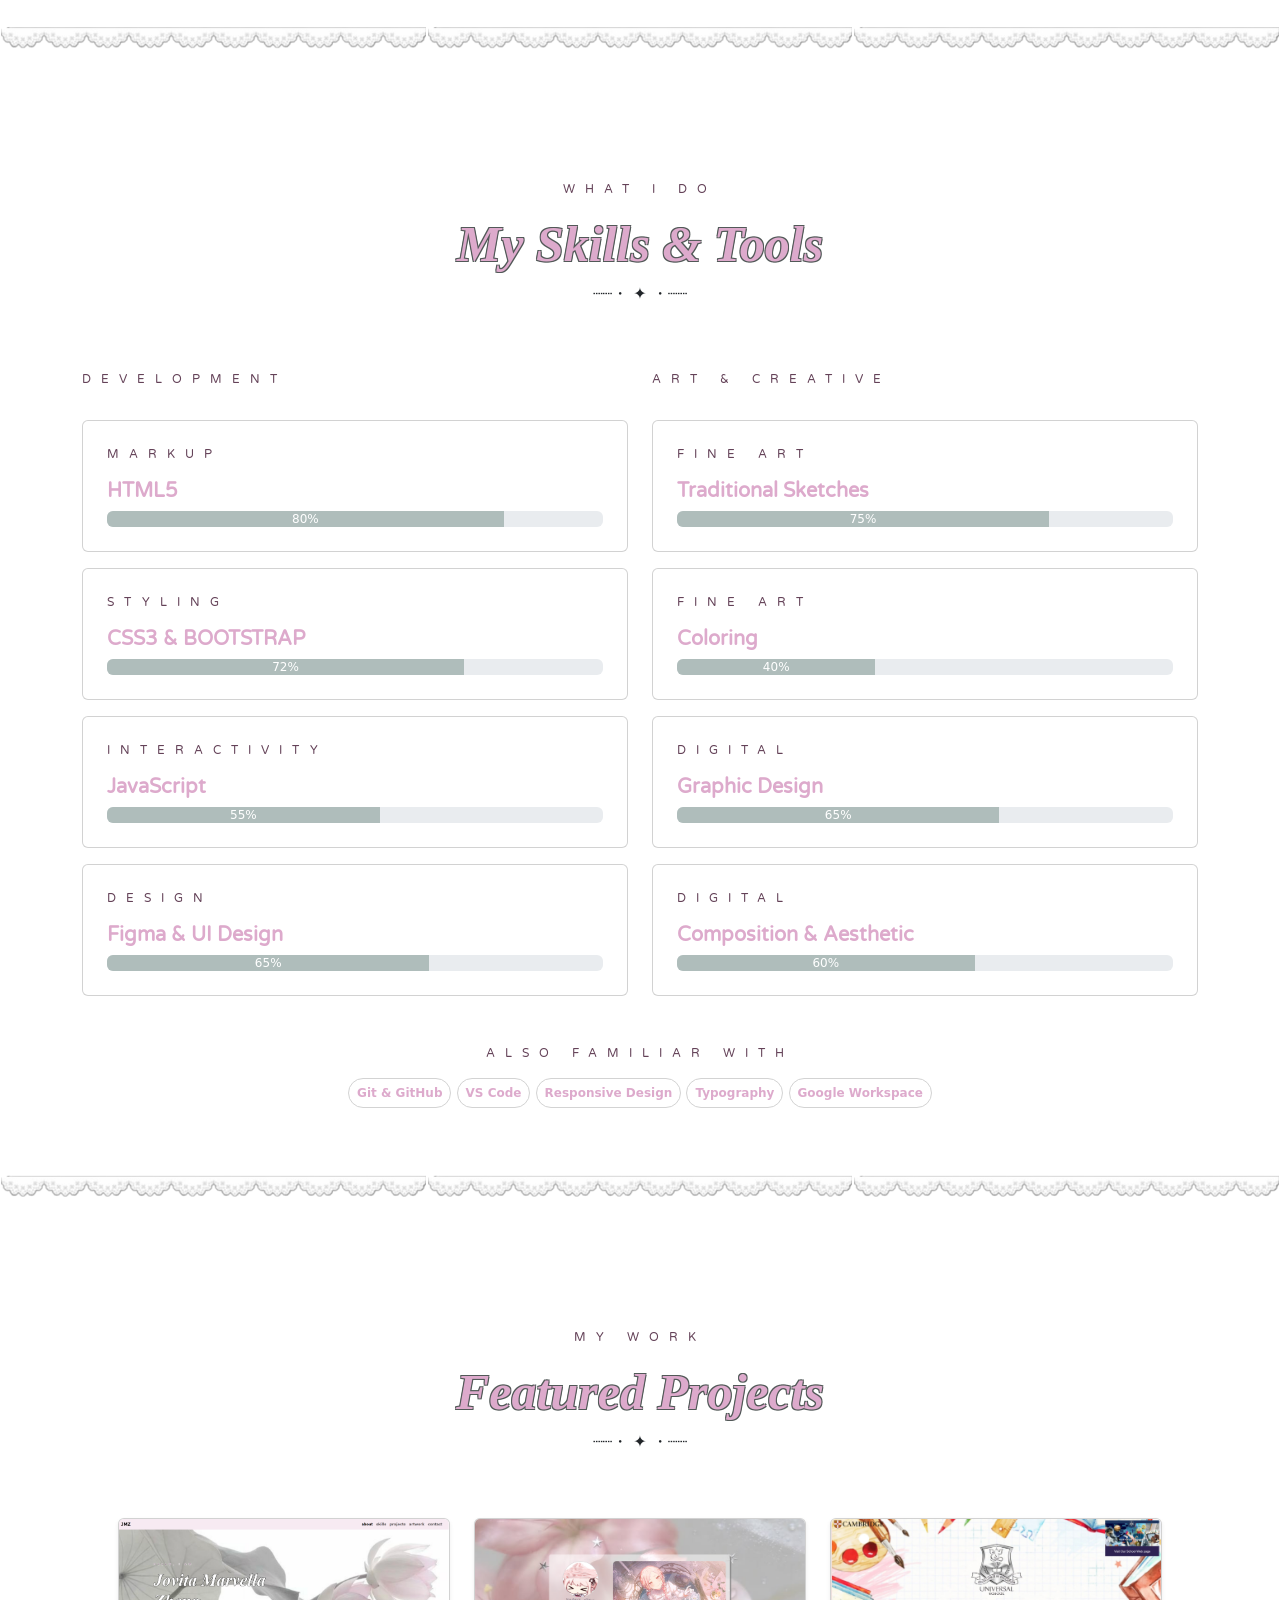
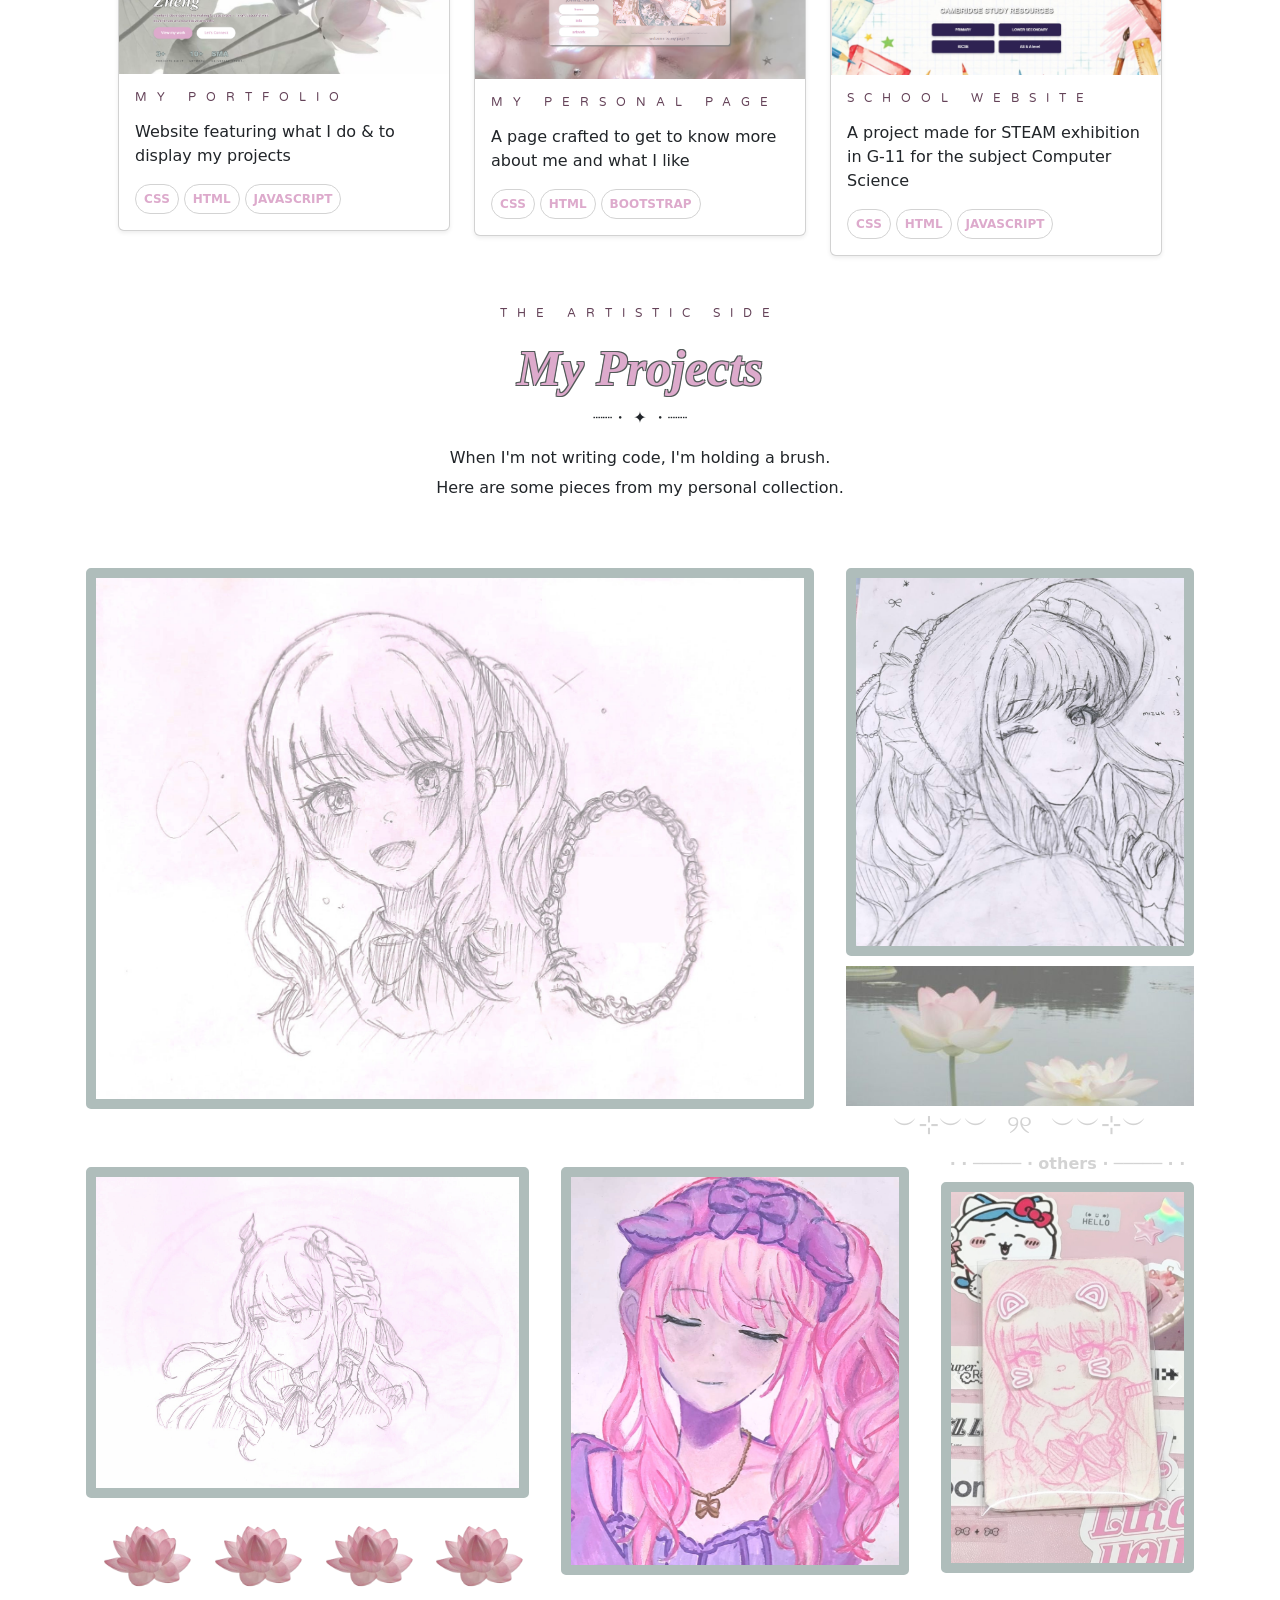
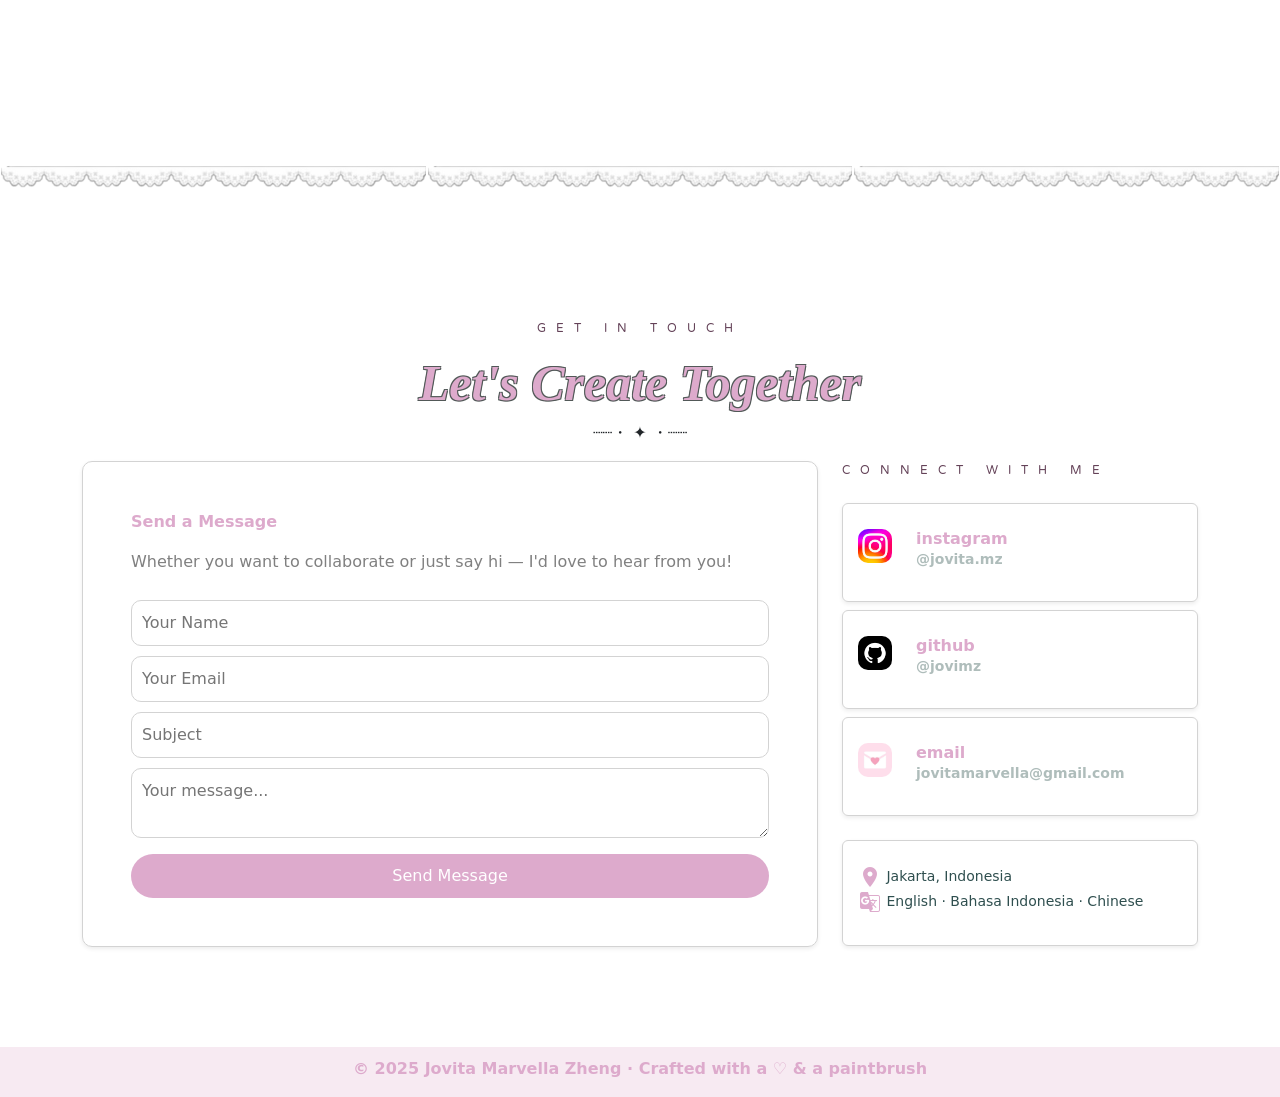
==== commit b1f69c02: "changes" ====
--- a/index.html
+++ b/index.html
@@ -24,8 +24,8 @@
   <body>
     <div>
       <nav class="navbar navbar-expand-lg bg-body-tertiary z-3">
-        <div class="container-fluid">
-          <a class="navbar-brand" href="#">JMZ</a>
+        <div class="container">
+          <a class="navbar-brand nav-logo" href="#">JMZ</a>
           <button
             class="navbar-toggler"
             type="button"
@@ -44,21 +44,21 @@
           >
             <ul class="navbar-nav">
               <li class="nav-item">
-                <a class="nav-link active" aria-current="page" href="about.html"
-                  >about</a
+                <a class="nav-link active" aria-current="page" href="#about"
+                  >About</a
                 >
               </li>
               <li class="nav-item">
-                <a class="nav-link" href="#">skills</a>
+                <a class="nav-link" href="#skills">Skills</a>
               </li>
               <li class="nav-item">
-                <a class="nav-link" href="#">projects</a>
+                <a class="nav-link" href="#projects">Projects</a>
               </li>
               <li class="nav-item">
-                <a class="nav-link" href="#">artwork</a>
+                <a class="nav-link" href="#artwork">Artwork</a>
               </li>
               <li class="nav-item">
-                <a class="nav-link" href="#">contact</a>
+                <a class="nav-link" href="#contact">Contact</a>
               </li>
             </ul>
           </div>
@@ -121,7 +121,7 @@
         </div>
       </div>
       <!-- about me -->
-      <div class="banner">
+      <div class="banner" id="about">
         <div class="row">
           <div class="col-12">
             <table>
@@ -134,7 +134,7 @@
           </div>
         </div>
       </div>
-      <div class="about">
+        <div class="about">
         <div class="container" style="margin-bottom: 100px">
           <div class="row">
             <div class="col-6">
@@ -229,7 +229,7 @@
       </div>
       <!-- skills -->
       <div>
-        <div class="banner">
+        <div class="banner" id="skills">
           <div class="row">
             <div class="col-12">
               <table>
@@ -485,7 +485,7 @@
       </div>
       <!-- projects -->
       <div class="mt-5 pt-5">
-        <div class="banner">
+        <div class="banner" id="projects">
           <div class="row">
             <div class="col-12">
               <table>
@@ -608,8 +608,8 @@
           </div>
         </div>
         <div class="row">
-          <div class="col-12 text-center">
-            <p class="intro-p" style="letter-spacing: 10px; font-size: 12px">
+          <div class="col-12 text-center"id="artwork">
+            <p class="intro-p" style="letter-spacing: 10px; font-size: 12px" >
               THE ARTISTIC SIDE
             </p>
 
@@ -767,7 +767,7 @@
         </div>
       </div>
       <!-- contact -->
-      <div class="banner mt-4">
+      <div class="banner mt-4" id="contact">
         <div class="row">
           <div class="col-12">
             <table>
@@ -829,28 +829,32 @@
               CONNECT WITH ME
             </p>
             <div>
-              <button type="button" class="btn btn-socials shadow-sm mt-2">
-                <div class="row">
-                  <div class="col-2">
-                    <img class="social-icons" src="img/instagram icon.jpg" />
-                  </div>
-                  <div class="col-10 mt-2">
-                    <p class="social-head">instagram</p>
-                    <p class="social-p">@jovita.mz</p>
-                  </div>
-                </div>
-              </button>
-              <button type="button" class="btn btn-socials shadow-sm mt-2">
-                <div class="row">
-                  <div class="col-2">
-                    <img class="social-icons" src="img/github.jpg" />
-                  </div>
-                  <div class="col-10 mt-2">
-                    <p class="social-head">github</p>
-                    <p class="social-p">@jovimz</p>
-                  </div>
-                </div>
-              </button>
+              <a href="https://www.instagram.com/jovita.mz/">
+                <button type="button" class="btn btn-socials shadow-sm mt-2">
+                  <div class="row">
+                    <div class="col-2">
+                      <img class="social-icons" src="img/instagram icon.jpg" />
+                    </div>
+                    <div class="col-10 mt-2">
+                      <p class="social-head">instagram</p>
+                      <p class="social-p">@jovita.mz</p>
+                    </div>
+                  </div>
+                </button></a
+              >
+              <a href="https://github.com/jovimz">
+                <button type="button" class="btn btn-socials shadow-sm mt-2">
+                  <div class="row">
+                    <div class="col-2">
+                      <img class="social-icons" src="img/github.jpg" />
+                    </div>
+                    <div class="col-10 mt-2">
+                      <p class="social-head">github</p>
+                      <p class="social-p">@jovimz</p>
+                    </div>
+                  </div>
+                </button></a
+              >
               <button type="button" class="btn btn-socials shadow-sm mt-2">
                 <div class="row">
                   <div class="col-2">
--- a/style.css
+++ b/style.css
@@ -1,15 +1,32 @@
 body {
   margin: 0;
   padding: 0;
+  overflow-x: hidden;
 }
 .navbar {
   background-color: #f7eaf2 !important;
-  font-weight: 600;
   height: 50px !important;
   padding: 10px !important;
   position: sticky;
   top: 0;
   font-family: Verdana, Geneva, Tahoma, sans-serif;
+}
+
+.nav-logo {
+  letter-spacing: 3px;
+  font-weight: 900;
+  color: #ddaacc;
+  text-shadow:
+    -1px -1px 0 rgb(255, 255, 255),
+    1px -1px 0 rgb(255, 255, 255),
+    -1px 1px 0 rgb(255, 255, 255),
+    1px 1px 0 rgb(255, 255, 255);
+}
+
+.nav-item {
+  font-weight: 500;
+  letter-spacing: 3px;
+  font-size: 15px !important;
 }
 
 .material-icons {
